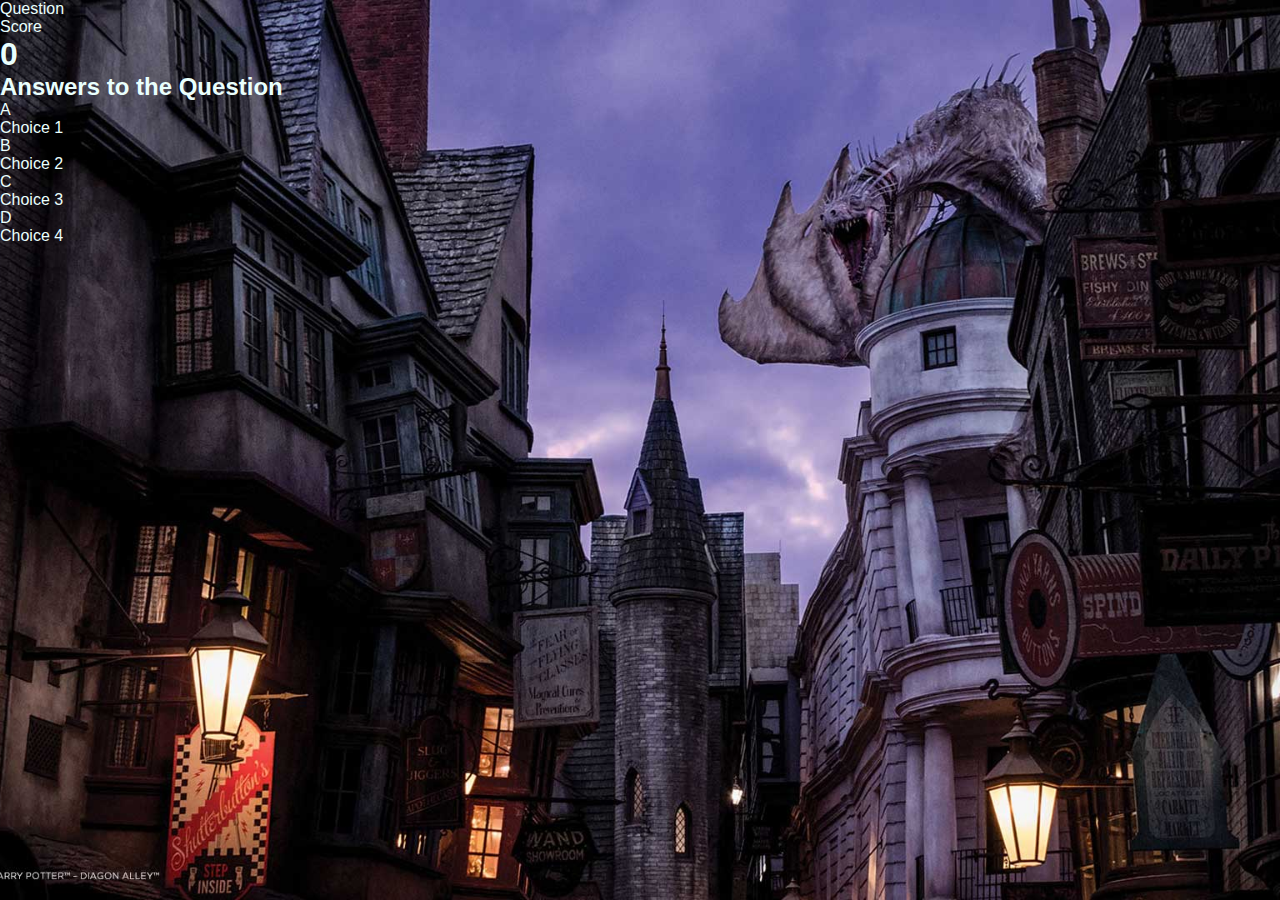
==== game.html @ 9940b131 "Add basic html structure to game.html page" ====
<!DOCTYPE html>
<html lang="en">
<head>
    <meta charset="UTF-8">
    <meta http-equiv="X-UA-Compatible" content="IE=edge">
    <meta name="viewport" content="width=device-width, initial-scale=1.0">
    <meta name="Description" content="Interactive Harry Potter knowledge quiz game"/>

    <link rel="stylesheet" href="assets/css/style.css">

    <title>Harry Potter Quiz</title>
</head>
<body>
    <div class="game-container">
        <div id="game">
            <!--Heads up display-->
            <div id="top-display">
                <div class="top-display-item">
                    <p id="progressText" class="top-display-prefix">
                        Question
                    </p>
                    <!--Question progress bar-->
                    <div id="progressBar">
                        <div id="progressBarFull"></div>
                    </div>
                </div>
                <div class="top-display-item">
                    <!--Score area-->
                    <p class="top-display-prefix">
                        Score
                    </p>
                    <h1 class="top-display-main-text" id="score">
                        0
                    </h1>
                </div>
            </div>
            <!--Questions and answer options-->
            <h2 id="question">Answers to the Question</h2>
            <div class="answer-choice">
                <p class="choice-prefix">A</p>
                <p class="choice-text" data-number="1">Choice 1</p>
            </div>
            <div class="answer-choice">
                <p class="choice-prefix">B</p>
                <p class="choice-text" data-number="2">Choice 2</p>
            </div>
            <div class="answer-choice">
                <p class="choice-prefix">C</p>
                <p class="choice-text" data-number="3">Choice 3</p>
            </div>
            <div class="answer-choice">
                <p class="choice-prefix">D</p>
                <p class="choice-text" data-number="4">Choice 4</p>
            </div>
        </div>
    </div>
    <!--Javascript-->
    <script src="assets/js/game.js"></script>
</body>
</html>
---- assets/css/style.css ----
*{
    box-sizing: border-box;
    margin: 0;
    padding: 0;
}

body {
    font-family: 'Roboto', sans-serif;
    color: #eafffd;
    background: url("../images/harrypotterbackground.jpeg") no-repeat center center fixed;
    background-size: cover;
}
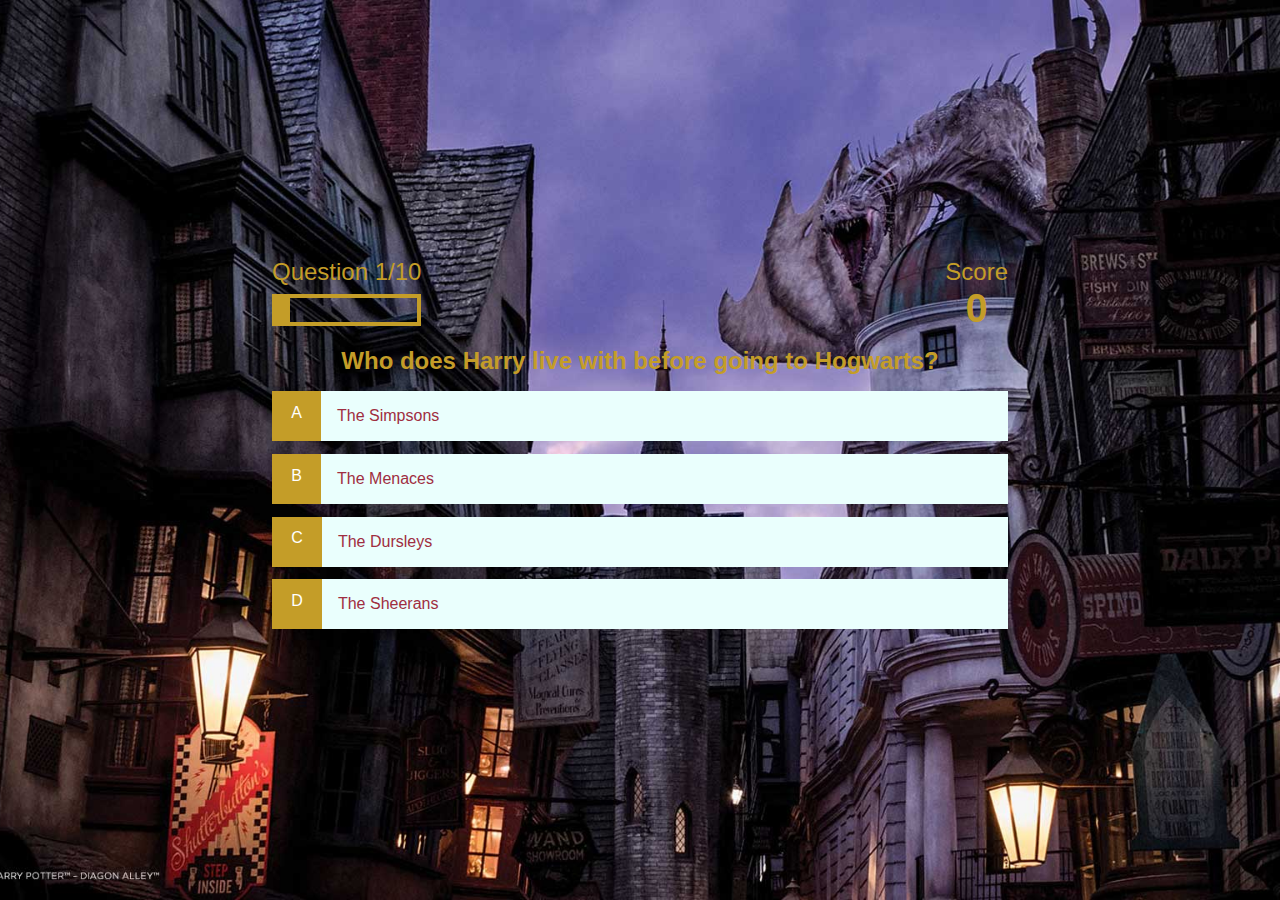
==== commit f7681533: "Add final css touches and cleaned up html" ====
--- a/game.html
+++ b/game.html
@@ -4,7 +4,7 @@
     <meta charset="UTF-8">
     <meta http-equiv="X-UA-Compatible" content="IE=edge">
     <meta name="viewport" content="width=device-width, initial-scale=1.0">
-    <meta name="Description" content="Interactive Harry Potter knowledge quiz game"/>
+    <meta name="Description" content="Interactive Harry Potter knowledge quiz game">
 
     <link rel="stylesheet" href="assets/css/style.css">
 
--- a/assets/css/style.css
+++ b/assets/css/style.css
@@ -6,8 +6,218 @@
 
 body {
     font-family: 'Roboto', sans-serif;
-    color: #eafffd;
     background: url("../images/harrypotterbackground.jpeg") no-repeat center center fixed;
     background-size: cover;
 }
 
+h1 {
+    font-size: 2.5rem;
+    margin-bottom: 1rem;
+    color: #c49d28;
+}
+
+h2 {
+    margin-bottom: 1rem;
+    color: #c49d28;
+    text-align: center;
+}
+
+/* header and logo */
+
+header {
+    display: grid;
+}
+
+.logo {
+    align-self: center;
+}
+
+/* Game Layout */
+
+/* Game start page */
+
+body {
+    height: 100vh;
+    display: flex;
+    justify-content: center;
+}
+
+.game-container {
+    justify-content: center;
+    align-self: center;
+    padding: 2rem; 
+    display: flex;
+    width: 50rem;
+}
+
+#game {
+    width: 100%;
+}
+
+div > a {
+    display: grid;
+    justify-content: center;
+}
+
+.flex-column {
+    display: flex;
+    flex-direction: column;
+}
+
+/* buttons */
+
+.btn {
+    text-decoration: none;
+    color: #c49d28;
+    font-weight: 600;
+    border: 0.2rem solid #c49d28;
+    padding: 0.6rem;
+    background-color: white;
+    width: 12rem;
+    margin: auto auto 1rem;
+}
+
+.btn:hover {
+    cursor: pointer;
+    box-shadow: 0 0.4rem 1.4rem 0 rgba(196, 157, 40, 0.5);
+    transform: translateY(-0.1rem);
+    transition: transform 150ms;
+}
+
+.btn[disabled]:hover {
+    cursor: not-allowed;
+    box-shadow: none;
+    transform: none;
+}
+
+/* Game play page */
+
+.answer-choice {
+    display: flex;
+    margin-bottom: 0.8rem;
+    background-color: #eafffd;
+}
+
+.answer-choice:hover {
+    box-shadow: 0 0.4rem 1.4rem 0;
+    cursor: pointer;
+    transform: translateY(-0.1rem);
+    transition: transform 150ms;
+}
+
+.choice-prefix {
+    padding: 0.8rem 1.2rem;
+    background-color: #c49d28;
+    color: #ffffff;
+}
+
+.choice-text {
+    padding: 1rem;
+    width: 100%;
+    color: #9f2e41;
+}
+
+.correct {
+    background-color: #28a745;
+}
+
+.incorrect {
+    background-color: #dc3545;
+}
+
+/* Question number and Score area */
+
+#top-display {
+    display: flex;
+    justify-content: space-between;
+}
+
+.top-display-prefix {
+    text-align: center;
+    font-size: 1.5rem;
+    color: #c49d28;
+}
+
+.top-display-main-text {
+    text-align: center;
+}
+
+#progressBar {
+    height: 2rem;
+    border: 0.3rem solid #c49d28;
+    margin-top: 0.5rem;
+}
+
+#progressBarFull {
+    height: 1.5rem;
+    background-color: #c49d28;
+    width: 0%;
+}
+
+/* End screen page */
+
+/* Forms */
+
+.align-center {
+    text-align: center;
+}
+
+.score-style {
+    font-size: 2.5rem;
+    margin-bottom: 1rem;
+    color: #c49d28;
+    font-weight: 600;
+}
+
+.submit-highscore {
+    width: 100%;
+    display: flex;
+    flex-direction: column;
+    align-items: center;
+}
+
+input {
+    margin-bottom: 1rem;
+    width: 12rem;
+    padding: 1rem;
+    border: none;
+    box-shadow: 0 0.1rem 1.4rem 0 rgba(196, 157, 40, 0.5);
+}
+
+input::placeholder {
+    color: #aaa;
+}
+
+/* High Scores Page */
+
+#highScoresList {
+    list-style: none;
+    padding-left: 0;
+    margin-bottom: 1.5rem;
+    color: #9f2e41;
+}
+
+.high-score {
+    font-size: 1.5rem;
+    margin-bottom: 0.5rem;
+}
+
+.high-score:hover {
+    transform: scale(1.025);
+    cursor: pointer;
+}
+
+/* Media Query small screen */
+
+@media screen and (max-width: 356px) {
+    h2 {
+        font-size: 1.25rem;
+    }
+
+    .hud-prefix {
+        font-size: 1.2rem;
+    }
+    h1 {
+        font-size: 2.3rem;
+    }
+}
